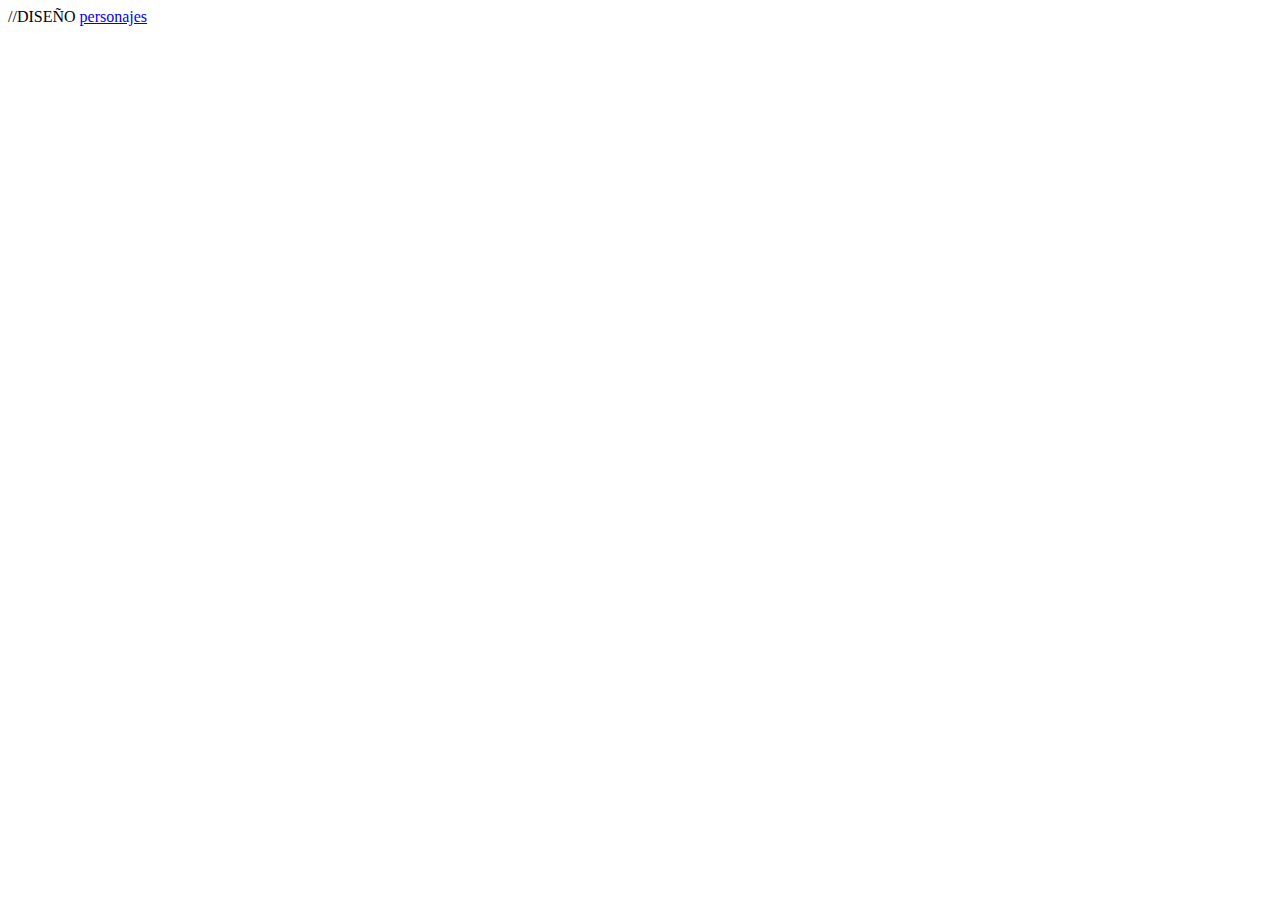
==== index.html @ b08db817 "Initial commit" ====
<!DOCTYPE html>
<html lang="en">
<head>
    <meta charset="UTF-8">
    <meta http-equiv="X-UA-Compatible" content="IE=edge">
    <meta name="viewport" content="width=device-width, initial-scale=1.0">
    <title>Serie</title>
</head>
<body>
    
    //DISEÑO
    <a href="personajes.html">personajes</a>

</body>
</html>
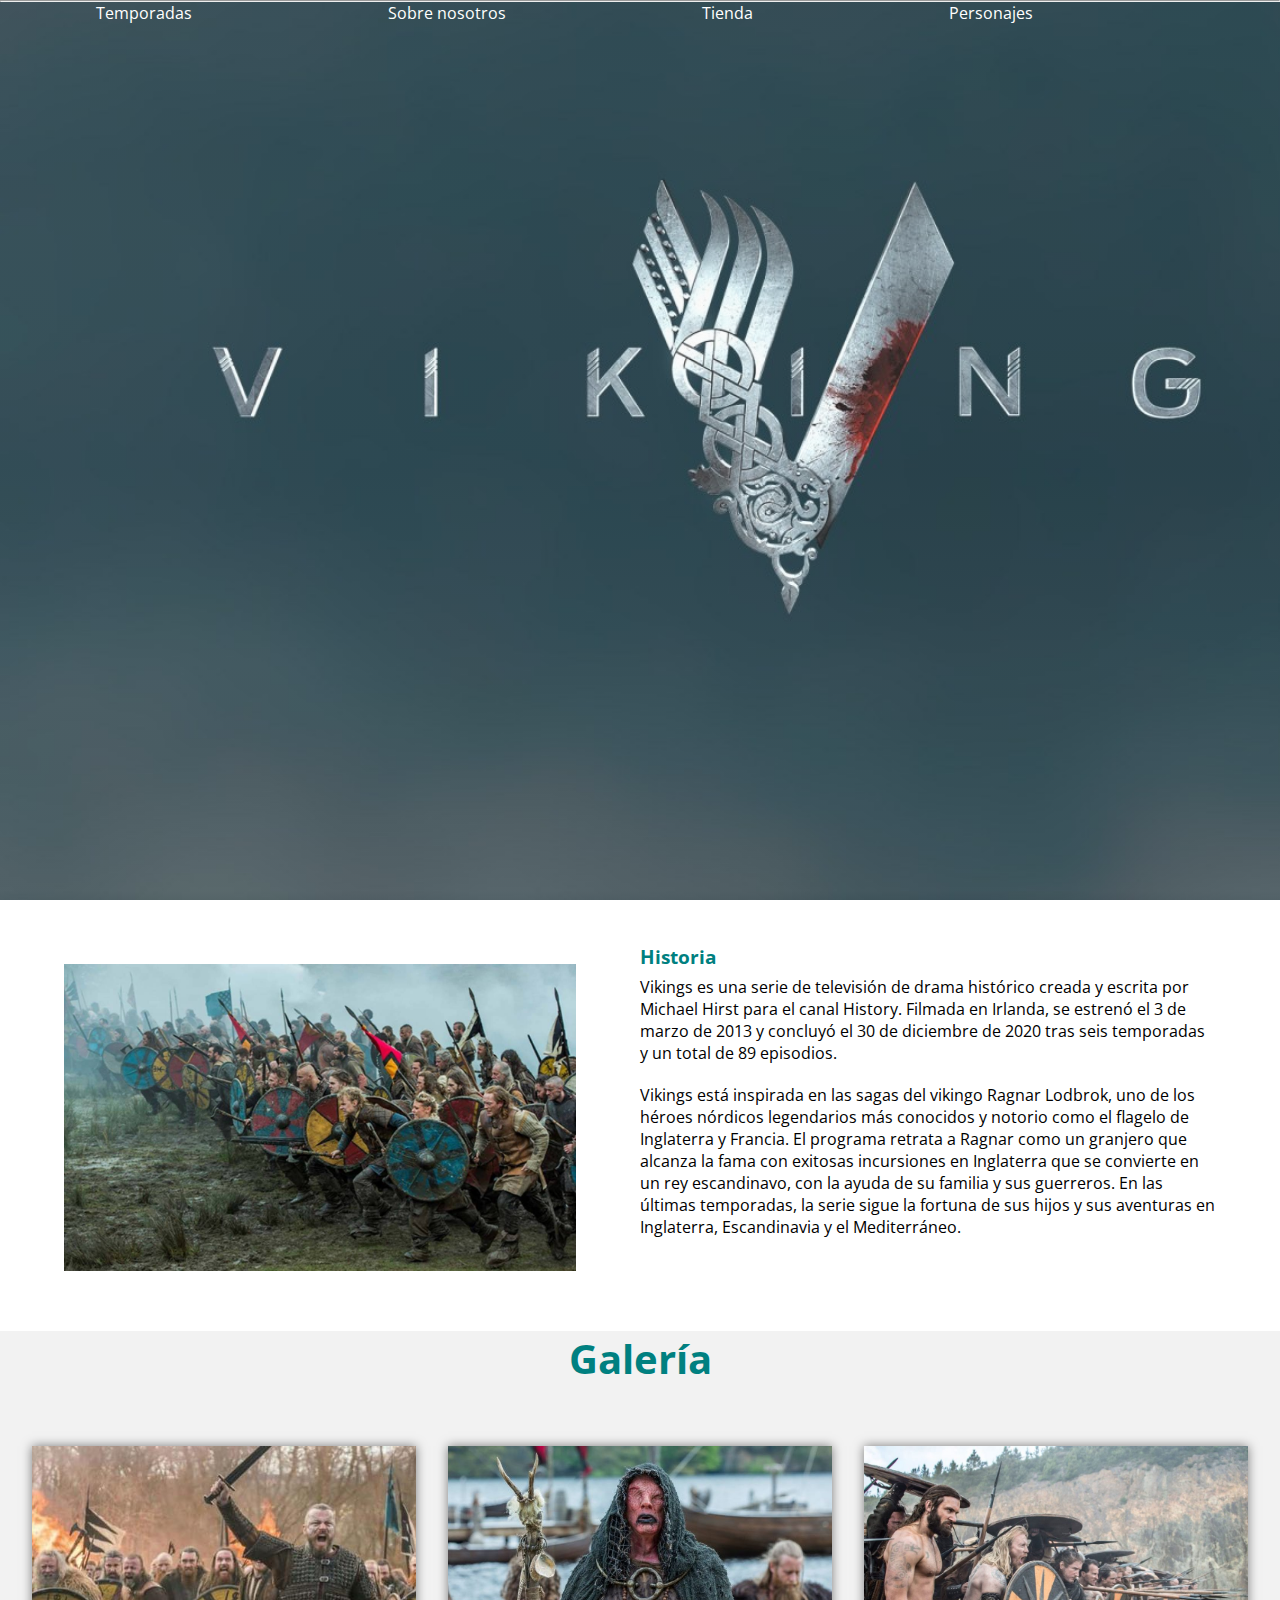
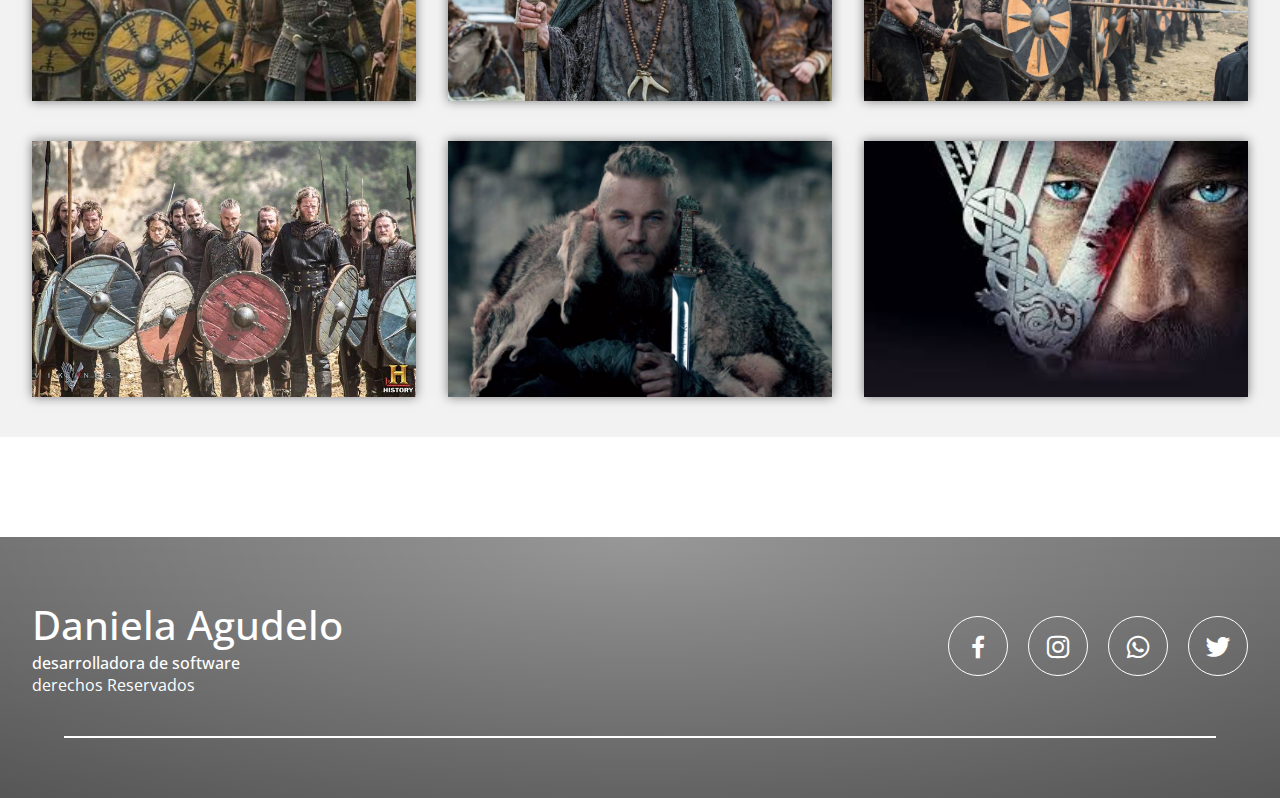
==== commit f8ad5840: "finalizar detalles" ====
--- a/index.html
+++ b/index.html
@@ -5,11 +5,93 @@
     <meta http-equiv="X-UA-Compatible" content="IE=edge">
     <meta name="viewport" content="width=device-width, initial-scale=1.0">
     <title>Serie</title>
+    <link rel="stylesheet" href="css/estilos.css">
+    <link href="https://cdn.jsdelivr.net/npm/bootstrap@5.0.2/dist/css/bootstrap.min.css" rel="stylesheet" integrity="sha384-EVSTQN3/azprG1Anm3QDgpJLIm9Nao0Yz1ztcQTwFspd3yD65VohhpuuCOmLASjC" crossorigin="anonymous">
+    <link href='https://unpkg.com/boxicons@2.0.7/css/boxicons.min.css' rel='stylesheet'>
+    <link rel="preconnect" href="https://fonts.googleapis.com">
+    <link rel="preconnect" href="https://fonts.gstatic.com" crossorigin>
+    <link href="https://fonts.googleapis.com/css2?family=Open+Sans:wght@300;400;700&display=swap" rel="stylesheet">
 </head>
 <body>
+
+    <header class="banner" id="inicio">
+     
+        <div id="menunavegación">
+            
+            <nav class="barra">
+                <hr>
+            <a href="#temporadas" style="color: white;">Temporadas</a>
+            <a href="#sobrenosotros" style="color: white;">Sobre nosotros</a>
+            <a href="#tienda" style="color: white;">Tienda</a>
+            <a href="personajes.html" style="color: white;">Personajes</a>
+            </nav>
+          </div>
+
+    </header>
+
+    <main>
+        <section class="seccion1" id="secc1">
+            <div class="parte1">
+                <img src="img/banner2pagina2.jpg" alt="">
+                <div class="parte2">
+                    <div class="introduccion">
+                        <h3 class="titulo1">Historia</h3>
+                        <p>Vikings es una serie de televisión de drama histórico creada y escrita por Michael Hirst para el canal History. Filmada en Irlanda, se estrenó el 3 de marzo de 2013 y concluyó el 30 de diciembre de 2020 tras seis temporadas y un total de 89 episodios.</p>
+
+                    </div>
+                    <div class="introduccion">
+                        <p>Vikings está inspirada en las sagas del vikingo Ragnar Lodbrok, uno de los héroes nórdicos legendarios más conocidos y notorio como el flagelo de Inglaterra y Francia. El programa retrata a Ragnar como un granjero que alcanza la fama con exitosas incursiones en Inglaterra que se convierte en un rey escandinavo, con la ayuda de su familia y sus guerreros. En las últimas temporadas, la serie sigue la fortuna de sus hijos y sus aventuras en Inglaterra, Escandinavia y el Mediterráneo.</p>
+
+                    </div>
+                </div>
+
+            </div>
+           
+
+        </section>
+
+        <section class="seccion2" id="secc2">
+            <div class="contenedor2">
+                <h2 class="titulo2">Galería</h2>
+                <div class="galeria">
+                    <img src="img/imagen1.jpg" alt="" class="img-galeria">
+                    <img src="img/imagen2.jpg" alt="" class="img-galeria">
+                    <img src="img/imagen3rollo.jpg" alt="" class="img-galeria">
+                    <img src="img/imagen4.jpg" alt="" class="img-galeria">
+                    <img src="img/vikingsragnar.jpg" alt="" class="img-galeria">
+                    <img src="img/bannervikingo.jpg" alt="" class="img-galeria">
+                </div>
+            </div>
+        </section>
+    </main>
+
+    <footer id="datos">
+        <div class="contenedor3">
+            <div class="contacto">
+                <h2 class="derechos">Daniela Agudelo</h2>
+                <p >desarrolladora de software</p>
+                <p>derechos Reservados</p>
+            </div>
+            <div class="redes">
+                <a href="https://www.facebook.com/" class="redesiconos">
+                    <i class='bx bxl-facebook'></i>
+                </a>
+                <a href="https://www.instagram.com/" class="redesiconos">
+                    <i class='bx bxl-instagram' ></i>
+                </a>
+                <a href="https://web.whatsapp.com/" class="redesiconos">
+                    <i class='bx bxl-whatsapp' ></i>
+                </a>
+                <a href="https://twitter.com/" class="redesiconos">
+                    <i class='bx bxl-twitter' ></i>
+                </a>
+            </div>
+        </div>
+
+        <div class="linea"></div>
+
+    </footer>
     
-    //DISEÑO
-    <a href="personajes.html">personajes</a>
-
+    <script src="https://cdn.jsdelivr.net/npm/bootstrap@5.0.2/dist/js/bootstrap.bundle.min.js" integrity="sha384-MrcW6ZMFYlzcLA8Nl+NtUVF0sA7MsXsP1UyJoMp4YLEuNSfAP+JcXn/tWtIaxVXM" crossorigin="anonymous"></script>
 </body>
 </html>--- a/css/estilos.css
+++ b/css/estilos.css
@@ -0,0 +1,281 @@
+*{
+    margin: 0;
+    padding: 0;
+    box-sizing: border-box;
+}
+
+body{
+    font-family: 'Open Sans', sans-serif;
+}
+
+.barra > a {
+    text-decoration: none;
+    color:white;
+    padding-left: 1rem;
+    padding-right: 1rem;
+    justify-content: space-between;
+    margin: auto 5rem;
+    padding-top: 2rem;
+    padding-bottom: 2rem;
+  
+  }
+
+.contenedor{
+    width: 90%;
+    max-width: 1200px;
+    overflow: hidden;
+    margin: auto;
+    padding: 60px 0;
+}
+
+header{
+    height: 100vh;
+    background-image: linear-gradient(to top, rgba(211, 211, 211, 0.123) 0%, rgba(211, 211, 211, 0.151) 1%, rgba(224, 224, 224, 0.164) 26%, rgba(239, 239, 239, 0.123) 48%, rgba(217, 217, 217, 0.144) 75%, rgba(188, 188, 188, 0.151) 100%), url(../img/logo.jpg);
+    background-repeat: no-repeat;
+    background-size: cover;
+    background-attachment: fixed;
+    
+}
+
+
+.spread{
+    transform: translate(0);
+}
+
+
+
+ .parte1{
+     display: flex;
+     justify-content: space-evenly;
+     align-items: center;
+     flex-wrap: wrap;
+ }
+
+ .parte1 img{
+     margin-top: 4rem;
+     width: 40%;
+ }
+
+ .parte2{
+     width: 45%;
+ }
+
+ .introduccion{
+     margin-bottom: 20px;
+ }
+
+ .titulo1{
+     margin-bottom: 7px;
+     color: teal;
+     margin-top: 2rem;
+ }
+
+
+ .seccion2{
+     background: #f2f2f2;
+ }
+
+ .galeria{
+     display: flex;
+     justify-content: space-evenly;
+     flex-wrap: wrap;
+ }
+
+ .img-galeria{
+     object-fit: cover;
+     width: 30%;
+     display: block;
+     margin-bottom: 40px;
+     box-shadow: 0 0 10px rgb(0, 0, 0, .5);
+     cursor: pointer;
+ }
+
+ .titulo2{
+     text-align: center;
+     margin-top: 60px;
+     margin-bottom: 60px;
+     font-size: 40px;
+     color: teal;
+ }
+
+ .seccion3{
+     position: fixed;
+     width: 100px;
+     height: 100%;
+     top: 0;
+     left: 0;
+     display: flex;
+     justify-content: center;
+     align-items: center;
+     transform: translate(100%);
+     transition: transform .2s ease-in-out;
+ }
+
+ .show{
+     transform: translate(0);
+ }
+
+ .agregar-imagen{
+    object-fit: cover;
+     width: 60%;
+     border-radius: 10px;
+     transform: scale(0);
+     transition: transform .3s .2s;
+ }
+
+ .showimage{
+     transform: scale(1);
+ }
+
+
+footer{
+    margin-top: 100px;
+    padding-bottom: 0.1px;
+    background: linear-gradient(to bottom, rgba(255,255,255,0.15) 0%, rgba(0,0,0,0.15) 100%), radial-gradient(at top center, rgba(255,255,255,0.40) 0%, rgba(0,0,0,0.40) 120%) #989898;
+    background-blend-mode: multiply,multiply;
+}
+
+.contenedor3{
+    display: flex;
+    justify-content: space-around;
+    align-items: center;
+    flex-wrap: wrap;
+    padding-top: 60px;
+    padding-bottom: 40px;
+}
+
+.contacto{
+    width: 40%;
+    color: #fff;
+}
+
+.derechos{
+    font-weight: 500;
+    font-size: 40px;
+}
+
+.derechos+p{
+    font-weight: 500;
+}
+
+.redes{
+    width: 50%;
+    display: flex;
+    justify-content: flex-end;
+}
+
+.redesiconos{
+    display: inline-block;
+    margin-left: 20px;
+    width: 60px;
+    height: 60px;
+    border: 1px solid #fff;
+    border-radius: 50%;
+    text-align: center;
+    color: #fff;
+}
+
+.redesiconos:hover{
+    background: #fff;
+    color: cornflowerblue;
+}
+
+.redesiconos i{
+    font-size: 30px;
+    line-height: 60px;
+}
+
+.linea{
+    width: 90%;
+    max-width: 1200px;
+    margin: 0 auto;
+    height: 2px;
+    background: #fff;
+    margin-bottom: 60px;
+}
+
+@media screen and (max-width:800px){
+    .menu{
+        width: 50vw;
+    }
+
+    .parte1{
+        width: 80%;
+        margin-bottom: 40px;
+    }
+
+    .parte1 img{
+        width: 80%;
+    }
+
+    .parte2{
+        width: 80%;
+    }
+
+    .introduccion{
+        margin-bottom:  30px;
+    }
+
+    .agregar-imagen{
+        width: 80%;
+    }
+
+    .img-galeria{
+        width: 45%;
+    }
+
+    .contenedor3{
+        justify-content: center;
+    }
+
+    .redes{
+        width: 80%;
+        justify-content: space-evenly;
+    }
+
+    .redesiconos{
+        margin-left: 0;
+
+    }
+    
+    .redesiconos i{
+        margin-left: 0;
+    }
+
+    .contacto{
+        text-align: center;
+        width: 80px;
+        margin-bottom: 40px;
+    }
+}
+
+@media screen and (max-width:500px){
+    .menu{
+        width: 65vw;
+    }
+
+    .iconomenu{
+        top: 20px;
+        right: 20px;
+    }
+
+    .titulo2{
+        font-size: 30px;
+    }
+
+    .agregar-imagen{
+        width: 95%;
+    }
+    
+    .img-galeria{
+        width: 95%;
+    }
+
+    .redes{
+        width: 100%;
+    }
+
+    .contacto{
+        width: 90%;
+    }
+}
